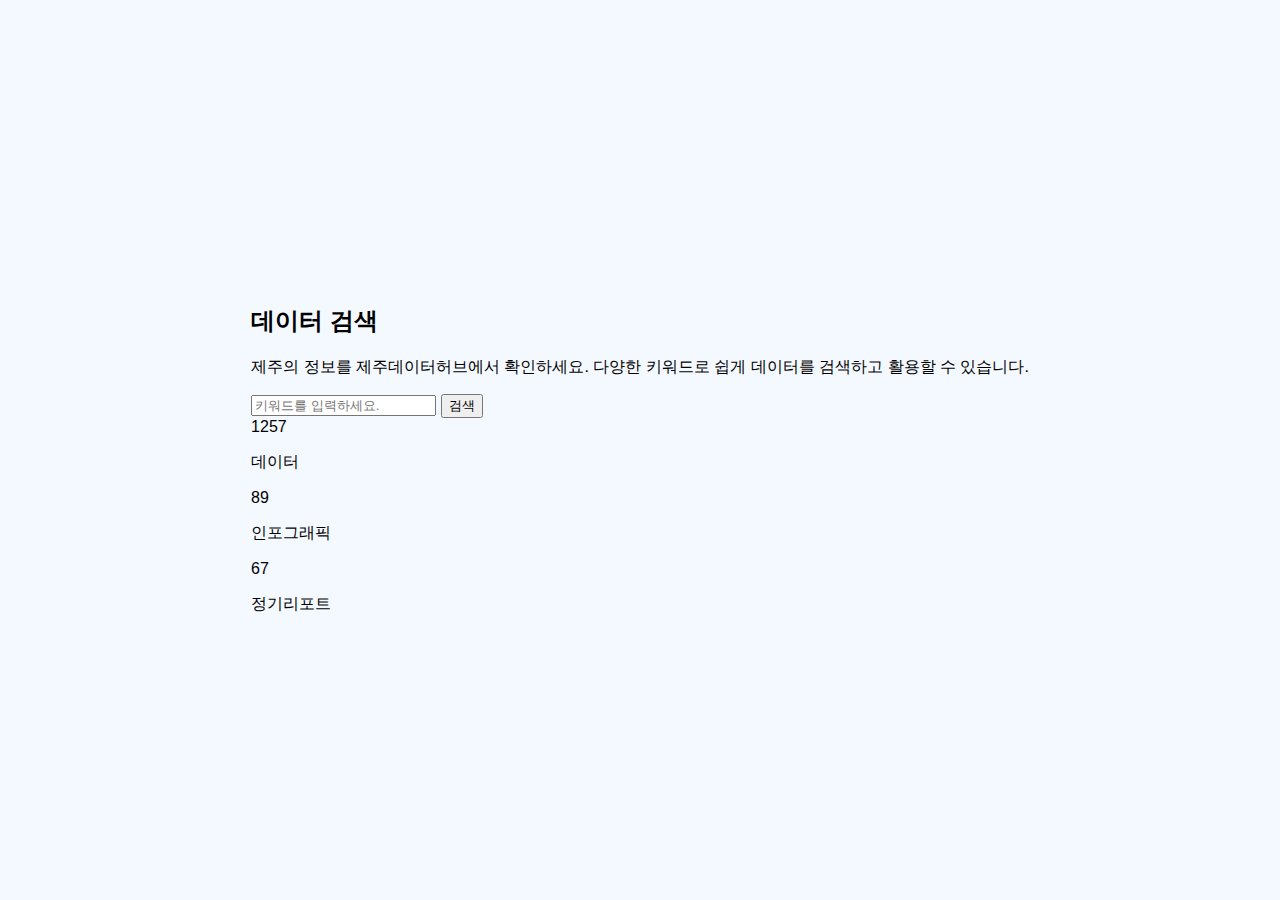
==== index1.html @ 3d2c78b9 "first" ====
<!DOCTYPE html>
<html lang="ko">
<head>
    <meta charset="UTF-8">
    <meta name="viewport" content="width=device-width, initial-scale=1.0">
    <title>양성희</title>
    <link rel="stylesheet" href="./style1.css">
</head>
<body>
    <dvi class>
        <!--데이터 검색 -->
        <div>
            <h2>데이터 검색</h2>
            <p>제주의 정보를 제주데이터허브에서 확인하세요. 다양한 키워드로 쉽게 데이터를 검색하고 활용할 수 있습니다.</p>
            <div>
                <input type="text" placeholder="키워드를 입력하세요.">
                <button>검색</button>
            </div>
            <div>
                <div>
                    <img 
                    <p>1257</p>
                    <span>데이터</spen>
                </div>
            <div>
                <p>89</p>
                <spen>인포그래픽</spen>
            </div>
            <div >
                <p>67</p>
                <span>정기리포트</span>
            </div>
        </div>
    <div>
</body>
</html>
---- style1.css ----
body {
    font-family: Arial, sans-serif;
    margin: 0;
    padding: 0;
    display: flex;
    justify-content: center;
    align-items: center;
    height: 100vh;
    background-color: #f4f8ff;
}
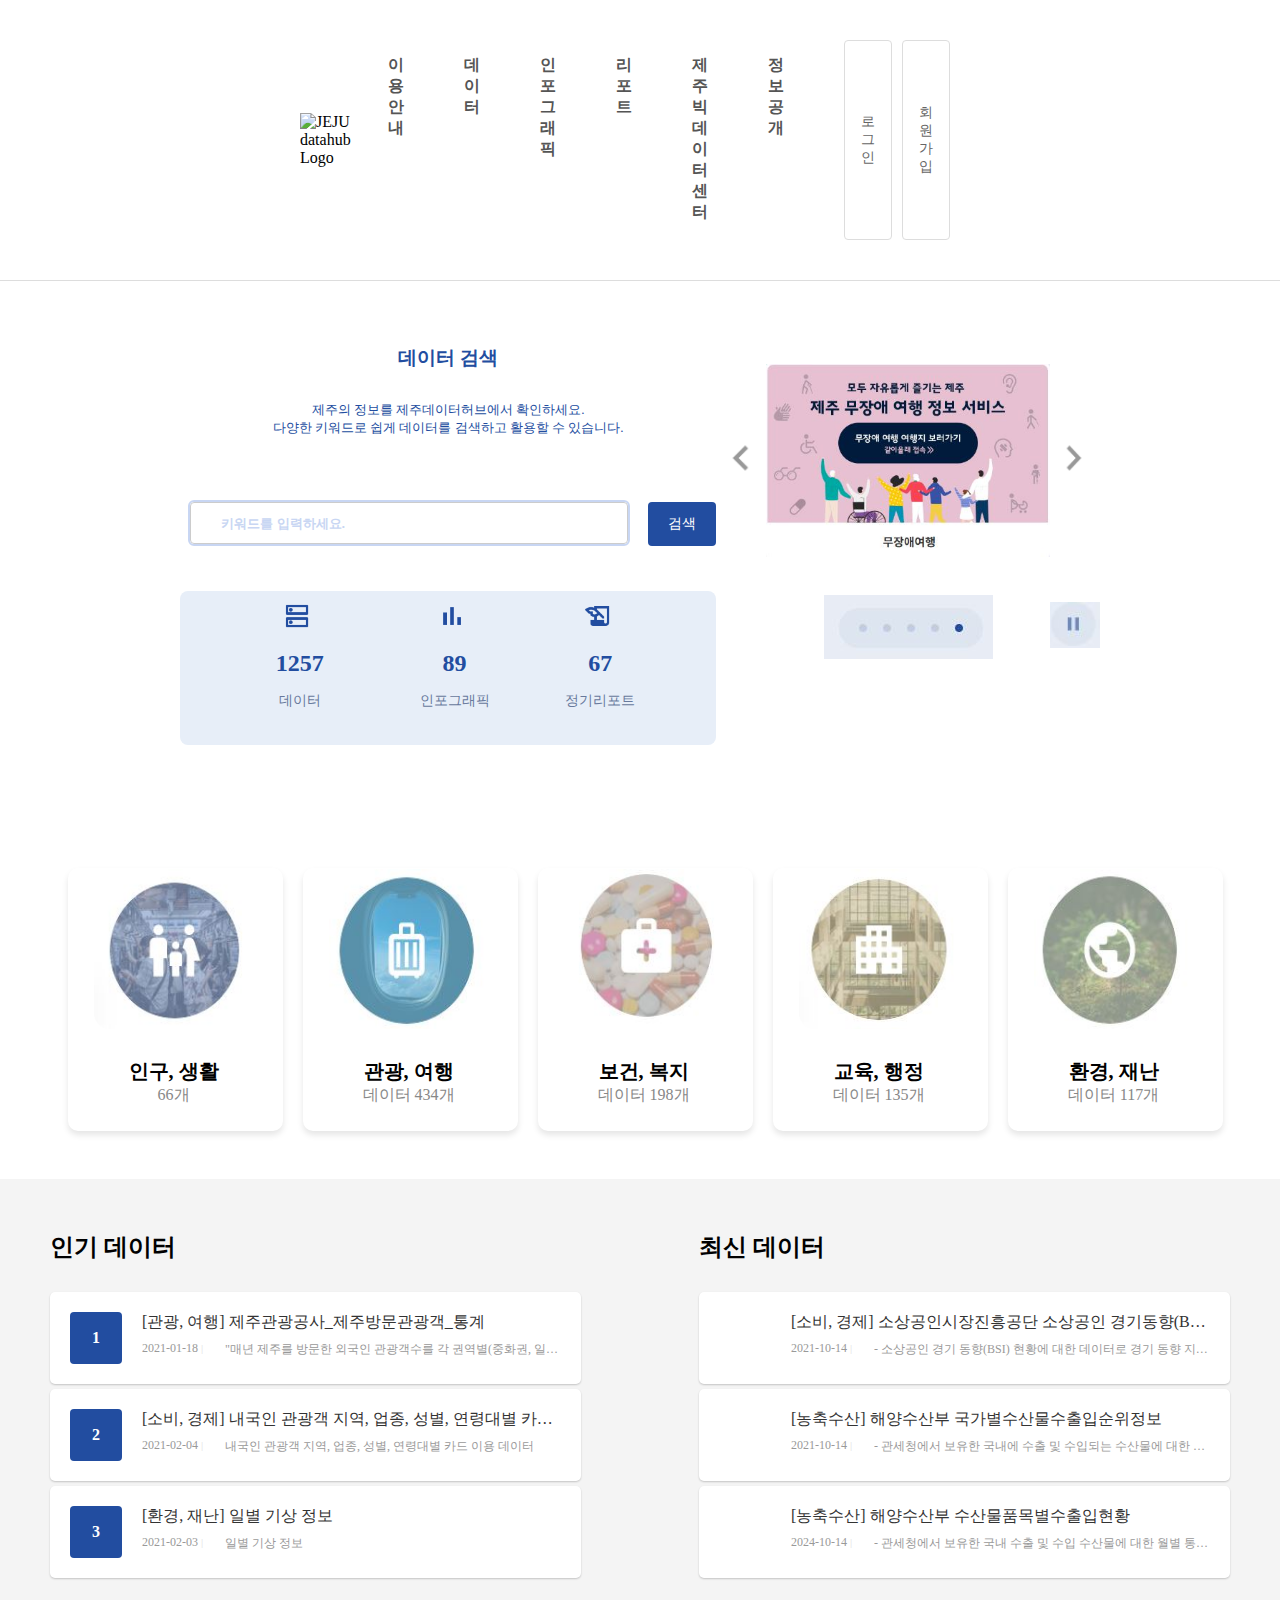
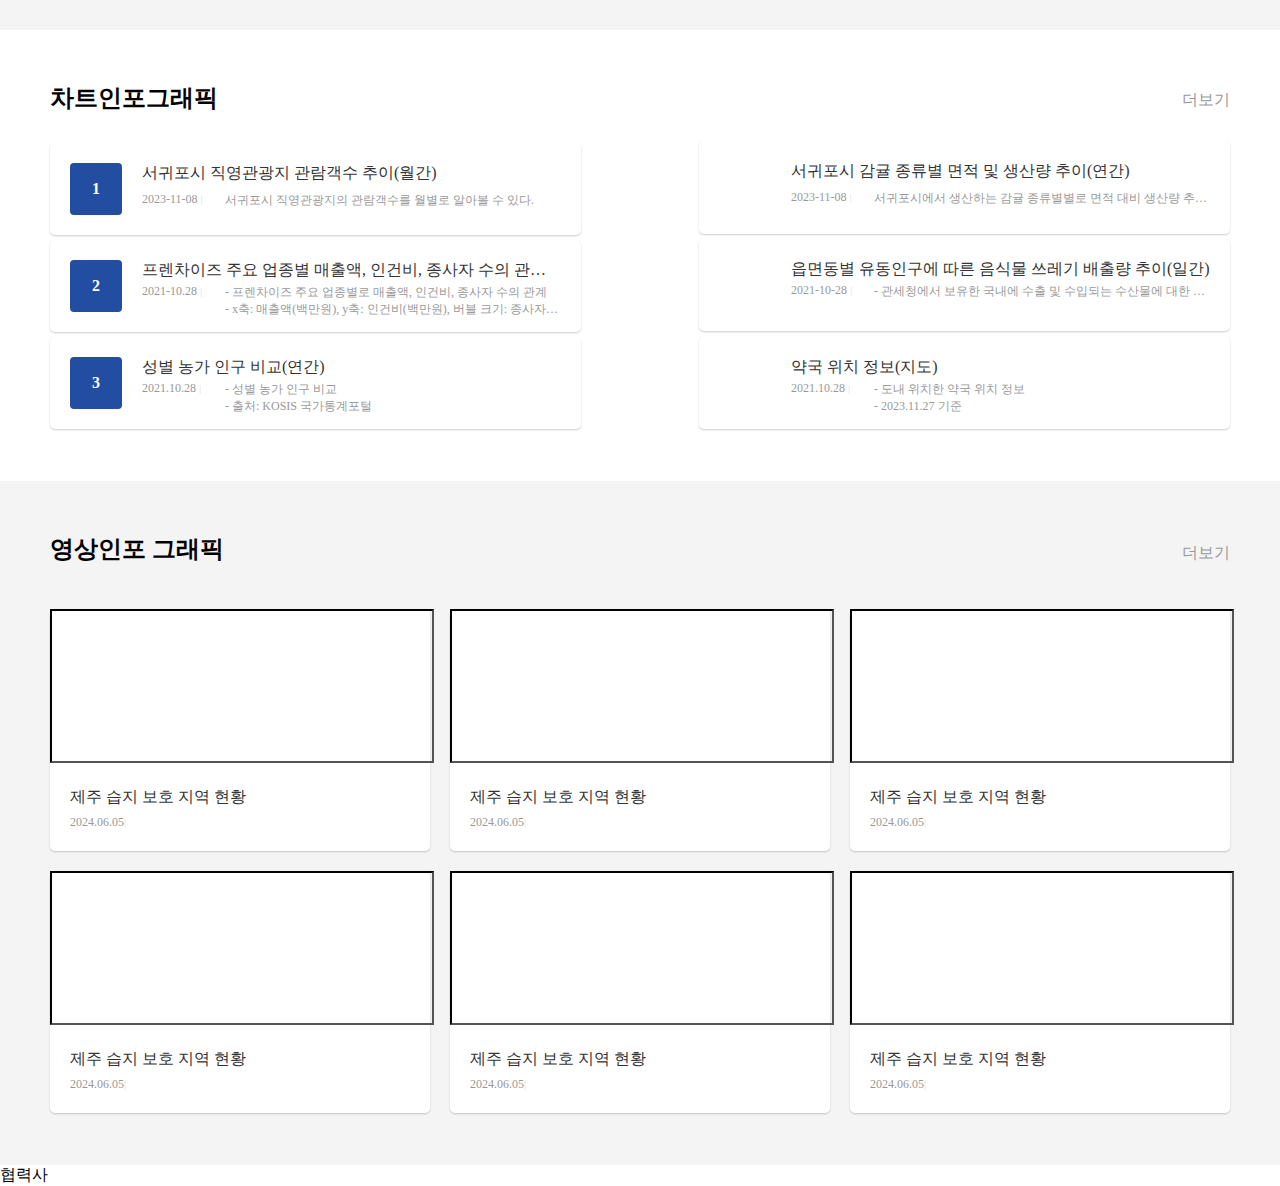
==== commit 28e9d48d: "임시완성" ====
--- a/index1.html
+++ b/index1.html
@@ -1,36 +1,552 @@
 <!DOCTYPE html>
 <html lang="ko">
+
 <head>
     <meta charset="UTF-8">
     <meta name="viewport" content="width=device-width, initial-scale=1.0">
-    <title>양성희</title>
+    <title>문성호 홈페이지</title>
     <link rel="stylesheet" href="./style1.css">
 </head>
-<body>
-    <dvi class>
-        <!--데이터 검색 -->
+
+<body class="bg-white">
+    <!-- 성희 -->
+    <header>
+        <div> <!-- top-menu global-header -->
+            <!-- 네비게이션 바 -->
+            <!-- 호버 내일 -->
+            <div class="navbar">
+                <!-- 로고 섹션 -->
+                <div class="logo">
+                    <a href="#" target="_self">
+                        <img src="https://www.jejudatahub.net/img/logo-color.24466187.png" alt="JEJU datahub Logo">
+                    </a>
+                </div>
+
+                <!-- 네비게이션 링크 -->
+                <div class="nav-links">
+                    <!-- <a href="#">이용안내</a>
+                    <a href="#">데이터</a>
+                    <a href="#">인포그래픽</a>
+                    <a href="#">리포트</a>
+                    <a href="#">제주빅데이터센터</a>
+                    <a href="#">정보공개</a> -->
+                    <ul class="menu">
+                        <li><a href="" style="font-weight: bold">이용안내</a></li>
+                        <li><a href="" style="font-weight: bold">데이터</a></li>
+                        <li class="dropdown">
+                            <a href="" style="font-weight: bold">인포그래픽</a>
+                            <ul class="dropdown-menu">
+                                <li><a href="#" style="font-size: 13px;">차트인포그래픽</a></li>
+                                <li><a href="#" style="font-size: 13px;">영상인포그래픽</a></li>
+                            </ul>
+                        </li>
+                        <li class="dropdown">
+                            <a href="" style="font-weight: bold">리포트</a>
+                            <ul class="dropdown-menu">
+                                <li><a href="#" style="font-size: 13px;">ai리포트</a></li>
+                                <li><a href="#" style="font-size: 13px;">정기리포트</a></li>
+                            </ul>   
+                        </li>
+                        <li class="dropdown">
+                            <a href="" style="font-weight: bold">제주빅데이터센터</a>
+                            <ul class="dropdown-menu">
+                                <li><a href="#" style="font-size: 13px;">센터소개</a></li>
+                                <li><a href="#" style="font-size: 13px;">제공데이터</a></li>
+                                <li><a href="#" style="font-size: 13px;">데이터검색</a></li>
+                                <li><a href="#" style="font-size: 13px;">분석실예약</a></li>
+                                <li><a href="#" style="font-size: 13px;">교육장예약</a></li>
+                            </ul>
+                        </li>
+                        <li class="dropdown">
+                            <a href="" style="font-weight: bold">정보공개</a>
+                            <ul class="dropdown-menu">
+                                <li><a href="#" style="font-size: 13px;">센터소개</a></li>
+                                <li><a href="#" style="font-size: 13px;">제공데이터</a></li>
+                                <li><a href="#" style="font-size: 13px;">데이터검색</a></li>
+                            </ul>
+                        </li>
+                    </ul>
+                </a>
+            </div>
+
+                <!-- 로그인/회원가입 버튼 -->
+                <div class="auth-buttons">
+                    <button>로그인</button>
+                    <button>회원가입</button>
+                </div>
+            </div>
+        </div>
+
+    </header>
+
+    <!-- div
+        컨테이너
+        메인이미지
+        두칸 이미지 갖는 클래스
+        한칸씩
+    -->
+    <main>
         <div>
-            <h2>데이터 검색</h2>
-            <p>제주의 정보를 제주데이터허브에서 확인하세요. 다양한 키워드로 쉽게 데이터를 검색하고 활용할 수 있습니다.</p>
-            <div>
-                <input type="text" placeholder="키워드를 입력하세요.">
-                <button>검색</button>
-            </div>
-            <div>
-                <div>
-                    <img 
-                    <p>1257</p>
-                    <span>데이터</spen>
+            <div class="container_sub">
+                <!-- 1단락v-2 -->
+                <div class="container2-1grid ">
+                    <div class="container1-4 search-section">
+                        <h1 >데이터 검색</h1>
+                        <p>
+                            제주의 정보를 제주데이터허브에서 확인하세요. 
+                            <br>
+                            다양한 키워드로 쉽게 데이터를 검색하고 활용할 수 있습니다.
+                        </p>
+                        <div>
+                            <input type="text" placeholder="키워드를 입력하세요." size="45" class="search-input">
+                            <button class="search-button">검색</button>
+                        </div>
+                        <div >
+                            <div class="info-section">
+                                <ui class="info-item">
+                                    <img src="[data-uri]
+                                    [base64]
+                                    [base64]
+                                    [base64]
+                                    [base64]" 
+                                    style="width: 30px; height: 30px;">
+                                    <a href="">
+                                    <li class="number">1257</li></a>
+                                    <li class="label">데이터</li>
+                                </ui>
+                                <ui class="info-item">
+                                    <img src="[data-uri]
+                                    [base64]
+                                    [base64]
+                                    [base64]
+                                    [base64]
+                                    [base64]"
+                                    style="width: 30px; height: 30px;">
+                                    <a href="">
+                                    <li class="number">89</li></a>
+                                    <li class="label">인포그래픽</li>
+                                </ui>
+                                <ui class="info-item">
+                                    <img src="[data-uri]
+                                    4eNkN3RmVh52TMy7CRlm8nfGc7hKtCC4QWCC0QWuC/ZIG/ADmzgUdPltj6AAAAAElFTkSuQmCC"
+                                    style="width: 30px; height: 30px;">
+                                    <a href="">
+                                    <li class="number">67</li></a>
+                                    <li class="label">정기리포트</li>
+                                </ui>
+                            </div>
+                        </div>
+                    </div>
+                    <div class="container1-2" style="width: 632;">
+                        <div class="container3-1">
+                            <div class="rightSort">
+                                <a href="#">
+                                    <img class="base" src="[data-uri]
+                                nGDw50z1hwAAAAASUVORK5CYII=">
+                                    <img class="hover" src="[data-uri]">                          
+                                </a>
+                            </div>
+                            
+                            <img src="11.JPG" alt="강아지" class="carouselimg">
+                            <div class="leftSort">
+                                <a href="">
+                                    <img class="base" src="[data-uri]
+                                    AKqAKqgCqgCpACvwCyvqqsL12ujwAAAABJRU5ErkJggg==">
+                                    <img class="hover" src="[data-uri]">
+                                </a>
+                            </div>
+                            <nav class="cloumnstart2 center">
+                            <img src="12.JPG"></nav>
+                        
+                            <div class="leftSort cloumnstart3">
+                                <a href=""><img src="13.JPG"></a>
+                            </div> 
+                        </div>
+                    </div>
                 </div>
-            <div>
-                <p>89</p>
-                <spen>인포그래픽</spen>
-            </div>
-            <div >
-                <p>67</p>
-                <span>정기리포트</span>
-            </div>
-        </div>
+            </div>
+        </div>
+        
+    
+    <!--2구역-->
     <div>
+        <div class="container7" style=width:3119; >
+            <div class="carousel">
+                <div class="hover-image-a"></div>
+                    <a href="">
+                     <div class="cards">
+                        <div class="card">
+                            <img src="인구.JPG" alt="인구, 생활">
+                            <h3 class="underline"><strong>인구, 생활</strong>
+                            <p>66개</p>
+                        </div>
+                    </a>
+                    <a href="">
+                        <div class="card">
+                            <img src="관공.JPG" alt="관광, 여행">
+                            <h3 class="underline"><strong>관광, 여행</strong>
+                            <p>데이터 434개</p>
+                        </div>
+                    </a>
+                    <a href="#">
+                        <div class="card">
+                            <img src="보건.JPG" alt="보건, 복지">
+                            <h3 class="underline"><strong>보건, 복지</strong>
+                            <p>데이터 198개</p>
+                        </div>
+                    </a>
+                    <a href="#">
+                        <div class="card">
+                            <img src="교육.JPG" alt="교육, 행정">
+                            <h3 class="underline"><strong>교육, 행정</strong>
+                            <p class=".text-underline-pposition">데이터 135개</p>
+                        </div>
+                    </a>
+                    <a href="#">
+                        <div class="card">
+                            <img src="환경.JPG" alt="환경, 재난">
+                            <h3 class="underline"><strong>환경, 재난</strong>
+                            <p>데이터 117개</p>
+                        </div>
+                    </a>
+                </div>
+                <div class="hover-image-b"></div>        
+            </div>        
+        </div>
+    </div>
+
+
+        <!-- 영훈 -->
+    <!-- 인기데이터 -->
+    <div class="container container2-1 bg-gray">
+        <div class="container1-3" style="margin-right:118px;">
+            <div class="container2-1flex">
+                <h5>
+                    인기 데이터
+                </h5>
+
+            </div>
+            <!-- 1번박스 -->
+            <ul class="containerbox">
+                <a href="">
+                    <li class="container3-2">
+                        <i class="iconbox iconNumber">1</i>
+                        <h6 class="overtext">[관광, 여행] 제주관광공사_제주방문관광객_통계 </h6>
+                        <span class="date overtext ">
+                            2021-01-18
+                        </span>
+                        <span class="discription overtext">
+                            "매년 제주를 방문한 외국인 관광객수를 각 권역별(중화권, 일본 구미 등), 나라별로 제공합니다."
+                        </span>
+                    </li>
+                </a>
+            </ul>
+            <!-- 2번박스 -->
+            <ul class="containerbox">
+                <a href="">
+                    <li class="container3-2">
+                        <i class="iconbox iconNumber">2</i>
+                        <h6 class="overtext"> [소비, 경제] 내국인 관광객 지역, 업종, 성별, 연령대별 카드 이용 데이터 </h6>
+                        <span class="date">
+                            2021-02-04
+                        </span>
+                        <span class="discription overtext">
+                            내국인 관광객 지역, 업종, 성별, 연령대별 카드 이용 데이터
+                        </span>
+
+                    </li>
+                </a>
+            </ul>
+            <!-- 3번박스 -->
+            <ul class="containerbox">
+                <a href="">
+                    <li class="container3-2">
+                        <i class="iconbox iconNumber">3</i>
+                        <h6 class="overtext"> [환경, 재난] 일별 기상 정보 </h6>
+                        <span class="date">
+                            2021-02-03
+                        </span>
+                        <span class="discription overtext">
+                            일별 기상 정보
+                        </span>
+
+                    </li>
+                </a>
+            </ul>
+        </div>
+
+
+
+
+        <div class="container1-3">
+            <div class="container2-1flex">
+                <h5>
+                    최신 데이터
+                </h5>
+            </div>
+            <!-- 4번박스 -->
+            <ul class="containerbox">
+                <a href="">
+                    <li class="container3-2">
+                        <i class="iconbox "></i>
+                        <h6 class="overtext"> [소비, 경제] 소상공인시장진흥공단 소상공인 경기동향(BSI) 현황 </h6>
+
+                        <span class="date overtext ">
+                            2021-10-14
+                        </span>
+                        <span class="discription overtext">
+                            - 소상공인 경기 동향(BSI) 현황에 대한 데이터로 경기 동향 지수, 전월, 분기별, 연별 변동 추이를 제공합니다.
+                            - 데이터 제공처: 공공데이터포털
+                        </span>
+
+                    </li>
+                </a>
+            </ul>
+            <!-- 5번박스 -->
+            <ul class="containerbox">
+                <a href="">
+                    <li class="container3-2">
+                        <i class="iconbox "></i>
+                        <h6 class="overtext"> [농축수산] 해양수산부 국가별수산물수출입순위정보 </h6>
+
+                        <span class="date">
+                            2021-10-14
+                        </span>
+                        <span class="discription overtext">
+                            - 관세청에서 보유한 국내에 수출 및 수입되는 수산물에 대한 월별 통계정보를 집계하여 국가별 수출입 순위 정보를 제공합니다.
+                            - 데이터 제공처: 공공데이터포털
+                        </span>
+
+                    </li>
+                </a>
+            </ul>
+            <!--6번박스  -->
+            <ul class="containerbox">
+                <a href="">
+                    <li class="container3-2">
+                        <i class="iconbox "></i>
+                        <h6 class="overtext">[농축수산] 해양수산부 수산물품목별수출입현황</h6>
+
+                        <span class="date">
+                            2024-10-14
+                        </span>
+                        <span class="discription overtext">
+                            - 관세청에서 보유한 국내 수출 및 수입 수산물에 대한 월별 통계정보로 국가별 수출입 현황 정보를 제공합니다.
+                            - 데이터 제공처: 공공데이터포털
+                        </span>
+
+                    </li>
+                </a>
+            </ul>
+        </div>
+    </div>
+
+    <!-- 차트인포 그래픽 -->
+    <div class="container container2-1 bg-white">
+        <div class="container1-3 " style="margin-right:118px;">
+            <div class="container2-1flex">
+                <h5>
+                    차트인포그래픽
+                </h5>
+            </div>
+            <!-- 1번박스 -->
+            <ul class="containerbox">
+                <a href="">
+                    <li class="container3-2">
+                        <i class="iconbox iconNumber">1</i>
+                        <h6 class="overtext">서귀포시 직영관광지 관람객수 추이(월간) </h6>
+                        <span class="date overtext ">
+                            2023-11-08
+                        </span>
+                        <span class="discription overtext">
+                            서귀포시 직영관광지의 관람객수를 월별로 알아볼 수 있다.
+                        </span>
+                    </li>
+                </a>
+            </ul>
+            <!-- 2번박스 -->
+            <ul class="containerbox">
+                <a href="">
+                    <li class="container3-2">
+                        <i class="iconbox iconNumber">2</i>
+                        <h6 class="overtext"> 프렌차이즈 주요 업종별 매출액, 인건비, 종사자 수의 관계(연간) </h6>
+                        <span class="date">
+                            2021-10.28
+                        </span>
+                        <span class="discription overtext discriptionOver">
+                            - 프렌차이즈 주요 업종별로 매출액, 인건비, 종사자 수의 관계
+                            <br>
+                            - x축: 매출액(백만원), y축: 인건비(백만원), 버블 크기: 종사자 수(명)
+                            <br>
+                            - 출처: KOSIS 국가통계포털
+                        </span>
+
+                    </li>
+                </a>
+            </ul>
+            <!-- 3번박스 -->
+            <ul class="containerbox">
+                <a href="">
+                    <li class="container3-2">
+                        <i class="iconbox iconNumber">3</i>
+                        <h6 class="overtext"> 성별 농가 인구 비교(연간) </h6>
+                        <span class="date">
+                            2021.10.28
+                        </span>
+                        <span class="discription overtext discriptionOver">
+                            - 성별 농가 인구 비교
+                            <br>
+                            - 출처: KOSIS 국가통계포털
+                        </span>
+
+                    </li>
+                </a>
+            </ul>
+        </div>
+
+
+
+
+        <div class="container1-3">
+            <div class="container2-1flex rightSort">
+                <a href="" class="alinkPlus">더보기</a>
+            </div>
+            <!-- 4번박스 -->
+            <ul class="containerbox">
+                <a href="">
+                    <li class="container3-2">
+                        <i class="iconbox "></i>
+                        <h6 class="overtext"> 서귀포시 감귤 종류별 면적 및 생산량 추이(연간) </h6>
+
+                        <span class="date overtext ">
+                            2023-11-08
+                        </span>
+                        <span class="discription overtext">
+                            서귀포시에서 생산하는 감귤 종류별별로 면적 대비 생산량 추이를 연 기준으로 알 수 있다.
+                        </span>
+
+                    </li>
+                </a>
+            </ul>
+            <!-- 5번박스 -->
+            <ul class="containerbox">
+                <a href="">
+                    <li class="container3-2">
+                        <i class="iconbox "></i>
+                        <h6 class="overtext"> 읍면동별 유동인구에 따른 음식물 쓰레기 배출량 추이(일간)</h6>
+
+                        <span class="date">
+                            2021-10-28
+                        </span>
+                        <span class="discription overtext discriptionOver">
+                            - 관세청에서 보유한 국내에 수출 및 수입되는 수산물에 대한 월별 통계정보를 집계하여 국가별 수출입 순위 정보를 제공합니다.
+                            - 데이터 제공처: 공공데이터포털
+                        </span>
+
+                    </li>
+                </a>
+            </ul>
+            <!--6번박스  -->
+            <ul class="containerbox">
+                <a href="">
+                    <li class="container3-2">
+                        <i class="iconbox "></i>
+                        <h6 class="overtext">약국 위치 정보(지도)</h6>
+
+                        <span class="date">
+                            2021.10.28
+                        </span>
+                        <span class="discription overtext discriptionOver">
+                            - 도내 위치한 약국 위치 정보
+                            <br>
+                            - 2023.11.27 기준
+                            <br>
+                            - 사용된 위·경도는 원본 데이터의 주소를 이용하여 카카오맵 API로 호출한 값입니다.
+                            <br>
+                            - 출처: LOCALDATA
+                        </span>
+
+                    </li>
+                </a>
+            </ul>
+        </div>
+    </div>
+
+    <!-- 영상인포 그래픽 -->
+    <div class="bg-gray container container1-2"> <!-- 멀티미디어 -->
+        <div class="containerflex">
+            <h5>영상인포 그래픽</h5>
+            <a href="" class="alinkPlus">더보기</a>
+        </div>
+        <div>
+            <ul class="container3-2video">
+                <a href="" class="containerboxVideo">
+                    <li>
+                        <iframe width="100%" height="100%" src="https://www.youtube.com/embed/ZCiaPMSngVA"></iframe>
+                        <h6 class="videoh6margin">제주 습지 보호 지역 현황</h6>
+                        <p class="date videodatemargin">2024.06.05</p>
+
+                    </li>
+                </a>
+                <a href="" class="containerboxVideo">
+                    <li>
+                        <iframe width="100%" height="100%" src="https://www.youtube.com/embed/ZCiaPMSngVA"></iframe>
+                        <h6 class="videoh6margin">제주 습지 보호 지역 현황</h6>
+                        <p class="date videodatemargin">2024.06.05</p>
+
+                    </li>
+                </a>
+                <a href="" class="containerboxVideo">
+                    <li>
+                        <iframe width="100%" height="100%" src="https://www.youtube.com/embed/ZCiaPMSngVA"></iframe>
+                        <h6 class="videoh6margin">제주 습지 보호 지역 현황</h6>
+                        <p class="date videodatemargin">2024.06.05</p>
+
+                    </li>
+                </a>
+                <a href="" class="containerboxVideo">
+                    <li>
+                        <iframe width="100%" height="100%" src="https://www.youtube.com/embed/ZCiaPMSngVA"></iframe>
+                        <h6 class="videoh6margin">제주 습지 보호 지역 현황</h6>
+                        <p class="date videodatemargin">2024.06.05</p>
+
+                    </li>
+                </a>
+                <a href="" class="containerboxVideo">
+                    <li>
+                        <iframe width="100%" height="100%" src="https://www.youtube.com/embed/ZCiaPMSngVA"></iframe>
+                        <h6 class="videoh6margin">제주 습지 보호 지역 현황</h6>
+                        <p class="date videodatemargin">2024.06.05</p>
+
+                    </li>
+                </a>
+                <a href="" class="containerboxVideo">
+                    <li>
+                        <iframe width="100%" height="100%" src="https://www.youtube.com/embed/ZCiaPMSngVA"></iframe>
+                        <h6 class="videoh6margin">제주 습지 보호 지역 현황</h6>
+                        <p class="date videodatemargin">2024.06.05</p>
+
+                    </li>
+                </a>
+            </ul>
+        </div>
+    </div>
+        <!-- 민호 -->
+        <!-- div>.section notice-report  -->
+        <div class="section notice-report">
+        </div>
+
+        <div>
+            협력사
+        </div>
+
+
+    </main>
+
+    <footer>
+
+    </footer>
+    <!-- iframe 추가 -->
 </body>
+
 </html>--- a/style1.css
+++ b/style1.css
@@ -1,10 +1,956 @@
+/* 초기화 시작 */
+
 body {
-    font-family: Arial, sans-serif;
+    background-color: #fff;
     margin: 0;
     padding: 0;
-    display: flex;
+}
+
+a {
+    /* 링크 밑줄 없애기 */
+    text-decoration: none;
+    color: inherit;
+}
+
+img,
+video {
+    max-width: 100%;
+    height: auto;
+}
+
+button {
+    background-color: transparent;
+    border: none;
+}
+
+h1,
+h2,
+h3,
+h4,
+h5,
+h6 {
+    font-size: inherit;
+    font-weight: inherit;
+    margin: 0;
+}
+
+ol,
+ul {
+    list-style: none;
+    margin: 0;
+    padding: 0;
+}
+
+p {
+    margin: 0;
+    padding: 0;
+}
+
+/* 초기화 끝 */
+
+/* 범용 */
+.flex {
+    display: flex;
+}
+
+.gird {
+    display: grid;
+}
+
+.items-center {
+    align-items: center;
+}
+
+.justify-center {
     justify-content: center;
-    align-items: center;
-    height: 100vh;
-    background-color: #f4f8ff;
-}+}
+
+/* 간격 */
+.justify-between {
+    justify-content: space-between;
+
+}
+
+/* 삭제 */
+.flex-row {
+    flex-direction: row;
+}
+
+.flex-col {
+    flex-direction: column;
+}
+
+/* 나중에수정 */
+.font-blue {
+    font-style: #224da0;
+}
+
+;
+
+.font-bord {
+    font-weight: bold;
+}
+
+.bg-white {
+    background-color: white;
+}
+
+/* 테스트 */
+.bg-test {
+    background-color: #fff;
+}
+
+
+/* 범용끝 */
+
+/* 네비게이션 스타일 */
+
+
+.navbar {
+    display: flex;
+    justify-content: space-between;
+    padding: 40px 30px 40px 0px;
+    background-color: #fff;
+    border-bottom: 1px solid #ddd;
+}
+
+
+.navbar .logo {
+    display: flex;
+    align-items: center;
+    padding: 0px 0px 0px 300px;
+}
+
+.navbar .logo img {
+    height: 30px;
+    margin-right: 8px;
+}
+
+.navbar .logo span {
+    font-size: 18px;
+    font-weight: bold;
+    color: #0056b3;
+}
+
+.nav-links {
+    padding-right: 40px;
+}
+
+/* 위의 nav에 상속이 되니까 다시 flex를 만들어줘서 */
+.navbar .nav-links>ul {
+    display: flex;
+    justify-content: space-between;
+    gap: 20px;
+}
+
+.navbar .nav-links a {
+    font-size: 16px;
+    color: #555;
+}
+
+.navbar .auth-buttons {
+    display: flex;
+    gap: 10px;
+    padding-right: 300px;
+}
+
+.navbar .auth-buttons button {
+    padding: 8px 16px;
+    border: 1px solid #ddd;
+    border-radius: 4px;
+    font-size: 14px;
+    cursor: pointer;
+    color: #666;
+}
+
+.navbar .auth-buttons button:hover {
+    color: #0056b3;
+    outline: 1px solid #0056b3
+}
+
+
+.menu {
+    list-style: none;
+    padding: 0;
+    margin: 0;
+    display: flex;
+}
+
+.menu>li {
+    position: relative;
+}
+
+.menu>li>a {
+    display: block;
+    padding: 15px 20px;
+    color: #535353;
+    text-decoration: none;
+    border-bottom: 2px solid transparent;
+
+}
+
+.menu>li>a:hover {
+    color: #0056b3;
+    border-bottom: 2px solid #0056b3;
+    /* 밑줄 효과 */
+    border-color: #0056b3 #fff #fff;
+
+}
+
+/* 드롭다운 메뉴 스타일 */
+.dropdown-menu {
+    display: none;
+    /* 기본적으로 숨기기 */
+    position: absolute;
+    top: 100%;
+    /* 상위 메뉴 바로 아래에 위치 */
+    left: 0;
+    background-color: #ffffff;
+    list-style: none;
+    padding: 10px 0;
+    margin: 0;
+    box-shadow: 0px 4px 8px rgba(0, 0, 0, 0.1);
+    border: 1px solid #e0e0e0;
+    min-width: 150px;
+    outline: 1px;
+    border-color: blue white white;
+}
+
+.dropdown-menu li a {
+    display: block;
+    padding: 10px 20px;
+    color: #333;
+    text-decoration: none;
+    white-space: nowrap;
+    /* 텍스트 줄바꿈 방지 */
+
+}
+
+.dropdown-menu li a .wel {
+    font-size: 12px;
+
+}
+
+.dropdown-menu li a:hover {
+    color: #0056b3;
+    font-size: 12px;
+
+}
+
+/* 드롭다운 메뉴가 보이도록 설정 */
+.dropdown:hover .dropdown-menu {
+    display: block;
+}
+
+
+/* 데이터 */
+
+.search-box {
+    gap: 10px;
+    margin-bottom: 20px;
+
+}
+
+.container_sub {
+    background-image: url("https://www.jejudatahub.net/img/bg-home.6b92b93c.jpg");
+    display: ruby-base-container;
+    padding: 64px 0px;
+    margin: 0px 180px;
+    border-radius: 20px;
+}
+
+.search-section {
+    flex-direction: column;
+    /* 세로 방향 정렬 */
+    align-items: flex-start;
+    /* 왼쪽 정렬 */
+
+}
+
+.search-section h1 {
+    text-align: center;
+    /* 글씨 가운데 정렬 */
+    font-size: larger;
+    /* 제목 왼쪽 정렬 */
+    color: #224da0;
+    /* 글씨 색상 */
+    font-weight: bold;
+    /* 글씨 굵게 */
+    margin-bottom: 10px;
+    /* 제목 아래에 여백 추가 */
+}
+
+.search-section p {
+    color: #224da0;
+    /* 글씨 색상 */
+    font-size: small;
+    /* 글씨 사이즈 작게 */
+    text-align: center;
+    /* 단락 왼쪽 정렬 */
+    margin-bottom: 0px;
+    /* 단락 아래에 여백 추가 */
+}
+
+.search-section div {
+    display: flex;
+    /* 정보 박스들을 flexbox로 설정 */
+    justify-content: space-evenly;
+    /* 항목들 사이 공간 균등 배분 */
+    width: 100%;
+    /* 부모 요소의 너비에 맞게 설정 */
+    margin: 5px 0;
+    /* 위아래 여백 추가 */
+}
+
+.search-section img {
+    width: 50px;
+    /* 이미지의 너비 설정 */
+    height: auto;
+    /* 비율 유지 */
+}
+
+.search-section div>div {
+    text-align: center;
+    /* 정보 박스 내부 텍스트 가운데 정렬 */
+}
+
+/* 검색 */
+.search-bar {
+    display: flex;
+    /* 검색 바 내부 요소들을 flexbox로 설정 */
+    align-items: center;
+    /* 세로 정렬을 가운데로 설정 */
+    margin-bottom: 20px;
+    /* 아래쪽 여백 추가 */
+}
+
+.search-input {
+    flex: 0 0 300px;
+    height: 20px;
+    /* 입력 필드가 가능한 모든 공간을 차지하도록 설정 */
+    padding: 10px 30px;
+    /* 여백 추가 */
+    border: 1px solid #ccc;
+    /* 입력 필드 테두리 */
+    outline: 2px solid #c8d6f3;
+    /* 테두리 추가 */
+    border-radius: 4px;
+    /* 모서리 둥글게 */
+    font-size: 13px;
+    /* 폰트 크기 설정 */
+    margin: 40px 20px 10px 10px;
+}
+
+.search-input::placeholder {
+    color: #c8d6f3;
+    font-weight: bold;
+
+}
+
+.search-button {
+    display: inline-block;
+    padding: 13px 20px;
+    /* 버튼 여백 설정 */
+    margin-left: 10px;
+    /* 버튼과 입력 필드 사이의 간격 */
+    background-color: #224da0;
+    /* 버튼 배경색 설정 */
+    color: white;
+    /* 버튼 텍스트 색상 */
+    border: none;
+    /* 버튼 테두리 제거 */
+    border-radius: 4px;
+    /* 모서리 둥글게 */
+    cursor: pointer;
+    /* 커서 포인터로 변경 */
+    font-size: 14px;
+    /* 버튼 폰트 크기 설정 */
+    white-space: nowrap;
+    /* 텍스트 가로 표시 */
+    margin: 40px 0px 10px 0px;
+}
+
+.search-button:hover {
+    background-color: #5775b3;
+    /* 버튼 호버 시 배경색 변경 */
+}
+
+.info-section {
+    display: flex;
+    /* 자식 요소 정렬 */
+    justify-content: space-around;
+    /* 간격 유지 */
+    align-items: center;
+    /* 세로축 중앙 정렬 */
+    margin-top: 50px;
+    /*위에 20px 여백 추가*/
+    background-color: #e7eef8;
+    /* 배경색상 */
+    padding: 5px;
+    /* 내부 20px 여백 추가 */
+    border-radius: 8px;
+    /* 모서리 둥글게 */
+    list-style-type: none;
+    margin: 20px 10px 10px 40px;
+
+}
+
+.info-item {
+    display: flex;
+    flex-direction: column;
+    /* 세로 방향 정렬 */
+    align-items: center;
+    /* 세로축 중앙 */
+    color: #224da0;
+    padding: 5px 5px 20px 0px;
+}
+
+.info-item img {
+    width: 0px;
+    height: 30px;
+    margin-bottom: 9px;
+    align-items: center;
+    padding: 0px 5px 10px 0px;
+}
+
+.number {
+    font-size: 24px;
+    font-weight: bold;
+    padding: 0px 20px 10px 20px;
+}
+
+.label {
+    font-size: 14px;
+    margin-top: 5px;
+    color: #68799c;
+    padding: 0px 0px 10px 0px;
+
+}
+
+#screen_left {
+    float: left;
+    width: 50%;
+}
+
+#screen_right {
+    /* left: 100px; */
+    /* top: 50px; */
+    /* right: 100px; */
+    width: 50%;
+    height: auto;
+    margin: 20px;
+    display: flex;
+    align-items: center;
+    justify-content: center;
+}
+
+#screen_right img {
+    width: 500px;
+    height: auto;
+    border-radius: 8px;
+}
+
+/* 복지 화살표 */
+.container7 {
+    display: block;
+    padding: 80px 0px;
+    flex-wrap: wrap;
+    justify-content: center;
+    display: flex;
+    align-items: center;
+
+}
+
+/* 화살표 < 회색 */
+.hover-image-a {
+    content: url('[data-uri]');
+    opacity: 1;
+}
+
+/* 화살표 > 회색*/
+.hover-image-b {
+    content: url('[data-uri]');
+    opacity: 1;
+
+}
+
+/* 화살표 < 파란색*/
+.hover-image-a:hover {
+    content: url('[data-uri]');
+    /* 호버 숨기기 */
+}
+
+/* 화살표 > 파란색*/
+.hover-image-b:hover {
+    content: url('[data-uri]');
+
+}
+
+.underline {
+    text-decoration: none;
+    /*기본 상태 밑줄X */
+    color: black
+}
+
+.underline:hover {
+    text-decoration: underline;
+}
+
+/*복지 2부분*/
+.container_1 {
+    /* 화면 컨테이너 */
+    display: flex;
+    justify-content: center;
+    align-items: center;
+    height: 20vh;
+    /* 화면 전체 높이를 차지하여 중앙 배치 */
+
+}
+
+.carouselimg {
+    width: 100%;
+    height: auto;
+
+}
+
+.carousel {
+    display: flex;
+    /* 전체 컨테이너 설정 */
+    align-items: center;
+    /* 가운데 정렬 */
+    gap: 10px;
+    /* 간격 조절 */
+    height: 200px;
+}
+
+.arrow {
+    background: none;
+    /* 버튼 투명하게 */
+    border: none;
+    /* 테두리 제거 */
+    font-size: 24px;
+    /* 화살콘 아이콘 크기 조절 */
+    cursor: pointer;
+    /* 마우스 포인터 변경 */
+}
+
+.cards {
+    display: flex;
+    /* 카드 가로 방향 */
+    gap: 20px;
+    /* 카드 간격 조절 */
+    overflow-x: auto;
+    /* 가로 방향 스크롤 */
+    padding: 52px 64px;
+    /* 컨테이너 상하 여백 */
+
+}
+
+.card {
+    width: 160px;
+    /*  카드 너비 */
+    padding: 1px 26px;
+    /* 카드 내부 여백 */
+    text-align: center;
+    /* 카드 내부 텍스트 가운데 정렬 */
+    background-color: #fff;
+    /* 카드 배경색 지정 */
+    border-radius: 10px;
+    /* 카드 모서리 둥굴게 */
+    box-shadow: 0 4px 6px rgba(0, 0, 0, 0.1);
+    /* 카드 그림자 */
+    border-bottom: 4px solid transparent;
+    border-right: 3px solid transparent;
+    transition: box-shadow 0.3s ease;
+}
+
+.card:hover {
+    border-bottom: 4px solid darkgray;
+    border-right: 3px solid darkgray;
+    box-shadow: 0 2px 8px rgba(139, 133, 100, 0.1);
+    /* 수평, 수직, 흐림, 색상 */
+    transition: box-shadow 0.3s ease;
+    /* 부드러운 전환 효과 */
+}
+
+.card img {
+    width: 160px;
+    /* 이미지 크기 일정하게 */
+    height: 160px;
+    border-radius: 10%;
+    /* 이미지 원형 */
+    margin-bottom: 5px;
+    /* 이미지와 텍스트 사이 간격 */
+    padding: 0px;
+}
+
+.card h3 {
+    font-size: 20px;
+    /* 카드 제목 설정 */
+    margin: 20px 0;
+    /* 제목 위아래 여백 */
+}
+
+.card p {
+    font-size: 16px;
+    /* 텍스트 글자 */
+    color: #888;
+    /* 텍스트 색상 */
+}
+
+/* --------- */
+
+
+/* 영훈 스타일 시작 */
+.bg-gray {
+    background-color: #F4F4F4;
+}
+
+.bg-white {}
+
+/* 
+    초기화 끝
+  */
+
+/* 범용 시작 */
+
+h5 {
+    /* 폰트사이즈 */
+    font-weight: bold;
+    font-size: 24px;
+}
+
+h6 {
+    /* 폰트사이즈 */
+    /* background-color: #8ca0ff; */
+    font-size: 16px;
+    color: #333333;
+    grid-column: 2 / span 2;
+    width: 419px;
+    height: 24px;
+    margin: 0px 0px 0px 20px;
+
+}
+
+.videoh6margin {
+    margin: 20px 20px 0px;
+}
+
+.iconbox {
+    display: flex;
+    grid-row: 1 / span 2;
+    width: 52px;
+    height: 52px;
+    border-radius: 4px;
+    justify-content: center;
+    /* 가로 중앙 정렬 */
+    align-items: center;
+    /* 세로 중앙 정렬 */
+}
+
+.iconNumber {
+    background-color: #224DA0;
+    color: white;
+    font-size: 16px;
+    font-weight: bold;
+    text-align: center;
+
+    font-style: normal;
+}
+
+.alinkPlus {
+
+    color: #999999;
+    margin: 8px 0px 0px;
+
+}
+
+/* 데이터란 왼쪽 화살표 */
+.rightSort {
+    display: flex;
+    justify-content: flex-end;
+    /* 가로 중앙 정렬 */
+    align-items: center;
+    /* 세로 중앙 정렬 */
+}
+
+.rightSort a {
+    display: inline-block;
+    /* a 태그를 블록처럼 다룸 */
+    position: relative;
+    /* position을 relative로 설정 */
+}
+
+.rightSort img {
+    width: 50px;
+    /* 이미지 너비 설정 */
+    height: auto;
+    /* 비율 유지 */
+    transition: opacity 0.3s ease;
+    /* 전환 효과 */
+}
+
+.rightSort img.hover {
+    position: absolute;
+    /* 호버 이미지의 위치를 절대적으로 설정 */
+    top: 0;
+    /* 상단 정렬 */
+    left: 0;
+    /* 좌측 정렬 */
+    opacity: 0;
+    /* 기본적으로 보이지 않음 */
+}
+
+.rightSort a:hover img.base {
+    opacity: 0;
+    /* 호버 시 기본 이미지를 투명하게 만듦 */
+}
+
+
+.leftSort {
+    display: flex;
+    justify-content: flex-start;
+    /* 가로 중앙 정렬 */
+    align-items: center;
+    /* 세로 중앙 정렬 */
+}
+
+.leftSort a {
+    display: inline-block;
+    /* a 태그를 블록처럼 다룸 */
+    position: relative;
+    /* position을 relative로 설정 */
+}
+
+.leftSort img {
+    width: 50px;
+    /* 이미지 너비 설정 */
+    height: auto;
+    /* 비율 유지 */
+    transition: opacity 0.3s ease;
+    /* 전환 효과 */
+}
+
+.leftSort img.hover {
+    position: absolute;
+    /* 호버 이미지의 위치를 절대적으로 설정 */
+    top: 0;
+    /* 상단 정렬 */
+    left: 0;
+    /* 좌측 정렬 */
+    opacity: 0;
+    /* 기본적으로 보이지 않음 */
+}
+
+.leftSort a:hover img.base {
+    opacity: 0;
+    /* 호버 시 기본 이미지를 투명하게 만듦 */
+}
+
+.leftSort a:hover img.hover {
+    opacity: 1;
+    /* 호버 시 호버 이미지를 보이게 만듦 */
+}
+
+.center {
+    display: flex;
+    justify-content: center;
+
+}
+
+/* .left {
+    justify-items: start;
+}
+
+.right {
+    justify-items: end;
+} */
+
+
+.date {
+    /* 날짜 폰트사이즈 */
+    /* background-color: red; */
+    color: #999999;
+    font-size: 12px;
+    width: 82px;
+    height: 15px;
+    margin: 0px 0px 0px 20px;
+}
+
+.videodatemargin {
+    margin: 4px 20px 0px;
+}
+
+.date::after {
+    content: "|";
+    /* 텍스트나 기호를 추가 */
+    color: #E1E1E1;
+    font-size: 0.9em;
+    /* 폰트 크기 */
+    margin: -5px 0px 0px;
+    /* 여백 추가 */
+}
+
+.discription {
+    /* 날짜옆 폰트 사이즈 */
+    font-size: 12px;
+    /* background-color: blue; */
+    color: #999999;
+    width: 335px;
+    height: 18px;
+}
+
+.discriptionOver {
+    width: 335px;
+    height: 33px;
+}
+
+.overtext {
+    overflow: hidden;
+    white-space: nowrap;
+    text-overflow: ellipsis;
+}
+
+/* 범용 끝 */
+
+.container {
+    display: block;
+    padding: 52px 0px;
+    flex-wrap: wrap;
+    justify-content: center;
+}
+
+.container2-1 {
+    display: flex;
+    flex-wrap: wrap;
+    justify-content: center;
+    gap: 0px;
+}
+
+.container2-1grid {
+    display: grid;
+    grid-template-columns: repeat(2, auto);
+}
+
+.container2-1flex {
+    display: flex;
+    width: 531px;
+    margin: 0px 0px 24px;
+
+}
+
+.containerflex {
+    display: flex;
+    width: 1180px;
+    margin: 0px 0px 24px;
+
+    justify-content: space-between;
+    align-items: center;
+    /* 요소들이 세로 가운데 정렬되도록 */
+}
+
+.container1-2 {
+    display: grid;
+    grid-template-rows: repeat(2, auto);
+    grid-template-columns: repeat(1, auto);
+    /* margin: 0px 59px 0px 0px; */
+
+}
+
+.container1-3 {
+    /* background-color: grey; */
+    display: grid;
+    grid-template-rows: repeat(3, auto);
+    gap: 5px;
+    /* margin: 0px 59px 0px 0px; */
+}
+
+.container1-4 {
+    display: grid;
+    grid-template-rows: repeat(4, auto);
+    gap: 20px;
+    justify-content: center;
+    align-items: center;
+}
+
+.container3-1 {
+    display: grid;
+    grid-template-columns: repeat(3, auto);
+    align-items: center;
+}
+
+/* 상자 */
+.container3-2 {
+    display: grid;
+    grid-template-columns: repeat(3, auto);
+    grid-template-rows: repeat(2, auto);
+    width: 490px;
+    height: 52px;
+}
+
+.container3-2video {
+    display: grid;
+    grid-template-columns: repeat(3, auto);
+    grid-template-rows: repeat(2, auto);
+    justify-content: center;
+    width: 1180px;
+    gap: 0px 20px;
+}
+
+.containerboxVideo {
+    width: 380px;
+    height: 242px;
+    border-radius: 5px;
+    margin: 20px 0px 0px;
+    background-color: white;
+    box-shadow: 0px 1px 2px rgba(0, 0, 0, 0.2);
+    /* 수평, 수직, 흐림, 색상 */
+
+}
+
+.containerboxVideo:hover {
+    border-bottom: 4px solid darkgray transparent;
+    border-right: 3px solid darkgray transparent;
+    box-shadow: 0px 4px 16px rgba(0, 0, 0, 0.1);
+    /* 수평, 수직, 흐림, 색상 */
+    transition: box-shadow 0.3s ease;
+    /*부드러운 전환 효과*/
+}
+
+
+.containerbox {
+    width: auto;
+    height: auto;
+    border-radius: 5px;
+    padding: 20px;
+    background-color: white;
+    align-items: center;
+    align-content: center;
+    box-shadow: 0px 1px 2px rgba(0, 0, 0, 0.2);
+    /* 수평, 수직, 흐림, 색상 */
+}
+
+.containerbox:hover {
+    border-bottom: 4px solid darkgray transparent;
+    border-right: 3px solid darkgray transparent;
+    box-shadow: 0px 10px 10px rgba(0, 0, 0, 0.1);
+
+    /* 수평, 수직, 흐림, 색상 */
+    /* 부드러운 전환 효과 */
+    transition: box-shadow 0.3s ease;
+
+}
+
+.cloumnstart2 {
+    grid-column-start: 2;
+}
+
+.cloumnstart2 {
+    grid-column-start: 2;
+}
+
+.cloumnstart3 {
+    grid-column-start: 3;
+}
+
+/* 영훈 스타일 끝 */